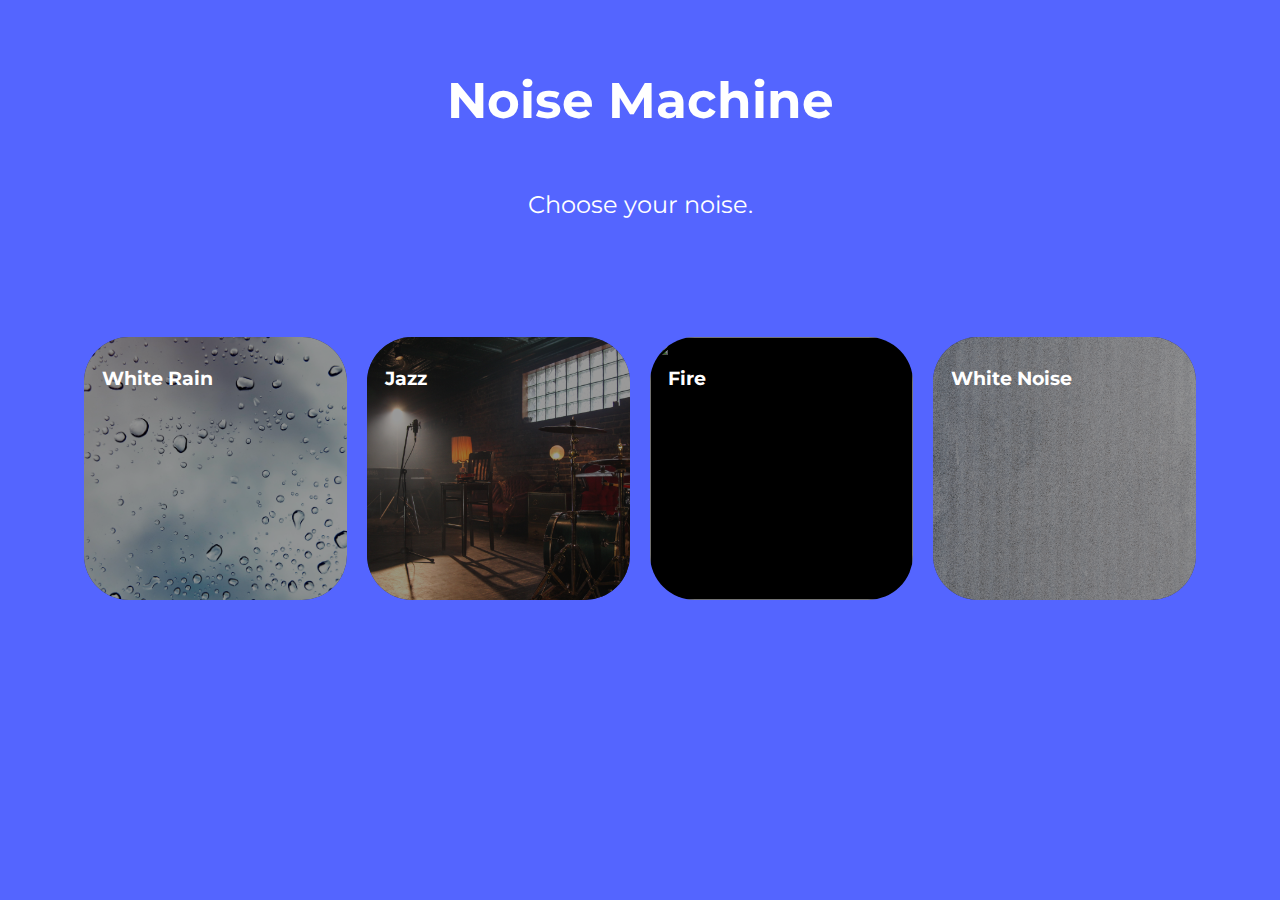
==== index.html @ 4f96c3ab "Initial Commit" ====
<!DOCTYPE html>
<html lang="en">
<head>
    <meta charset="UTF-8">
    <link rel="stylesheet" href="style.css">
    <meta name="viewport" content="width=device-width, initial-scale=1.0">
    <title>Noise Machine</title>
</head>
<body>
    <h1 class="title">Noise Machine</h1>
    <!-- <h3 class="daily-quote">Productivity is being able to do things that you were never able to do before.” – Franz Kafka.</h3> -->
    <h2 class="subtitle">Choose your noise.</h2>
    <div class="container">
        <div class="noiseBox" id="whiterain">
            <img src="img/rain.jpg" alt="">
            <h3 class="noiseTitle">White Rain</h3>
        </div>
        <div class="noiseBox" id="jazz">
            <img src="img/jazz.jpg" alt="">
            <h3 class="noiseTitle">Jazz</h3>
        </div>
        <div class="noiseBox" id=" fire">
            <img src="img/fire.jpg" alt="">
            <h3 class="noiseTitle">Fire</h3>
        </div>
        <div class="noiseBox" id="whitenoise">
            <img src="img/whitenoise.jpg" alt="">
            <h3 class="noiseTitle">White Noise</h3>
        </div>
    </div>
    <script type="module" src="script.js"></script>
    <script src="https://cdn.jsdelivr.net/npm/axios/dist/axios.min.js"></script>
</body>
</html>
---- style.css ----
@import url('https://fonts.googleapis.com/css2?family=Montserrat:wght@200;300;400;500;600;700;800&display=swap');


:root {
    --bg-color: #5465FF;
    --less-important-text: #BFD7FF;
}

* {
    margin: 0;
    box-sizing: border-box;
}

body {
    font-family: 'Montserrat', sans-serif;
    background-color: var(--bg-color);
    color: white;
    display: flex;
    flex-direction: column;
    justify-content: space-between;
    align-items: center;
    padding: 70px 0;
}

.daily-quote {
    color: var(--less-important-text);
    font-size: 16px;
    max-width: 350px;
    text-align: center;
}

.container {
    margin: 59px 0px;
    display: flex;
    justify-content: space-around;
    gap: 20px;
    flex-wrap: wrap;
}

.noiseBox {
    width: 263px;
    height: 263px;
    border-radius: 45px;
    overflow: hidden;
    position: relative;
    background-color: black;
    transition: transform 0.3s ease;
}

.noiseBox:hover {
    transform: scale(1.05);
}

.noiseBox:active {
    transform: scale(0.98);
}

.noiseBox img {
    width: 100%;
    height: 100%; 
    object-fit: cover;
    opacity: 0.6;
    transition: opacity 0.2s ease;
}

.noiseBox img:hover {
    opacity: 1;
}

.noiseTitle {
    position: absolute;
    top: 30px;
    left: 18px;
    color: white;
}

.title {
    font-size: 50px;
}

.subtitle {
    text-align: center;
    margin: 59px;
    font-weight: 400;
}
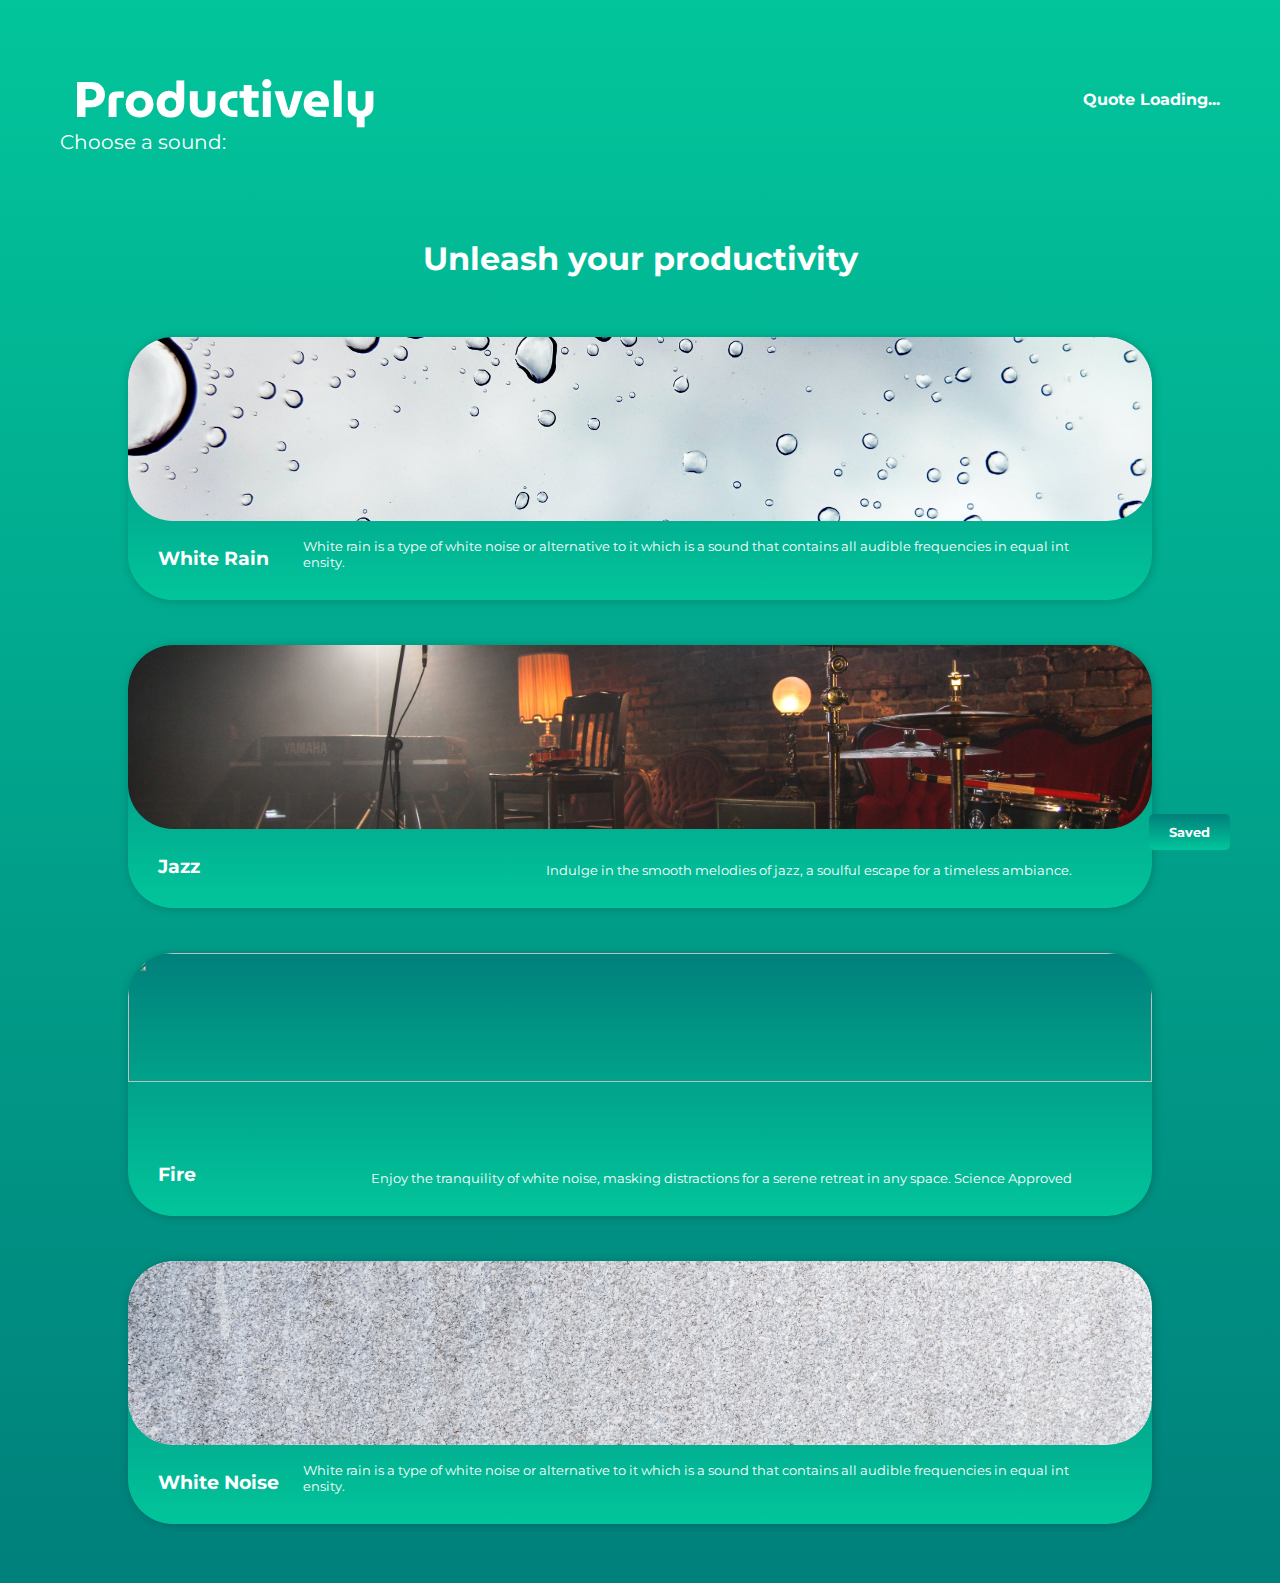
==== commit cdfbedd0: "Whole Redesign" ====
--- a/index.html
+++ b/index.html
@@ -2,32 +2,62 @@
 <html lang="en">
 <head>
     <meta charset="UTF-8">
+    <link rel="stylesheet" href="https://cdnjs.cloudflare.com/ajax/libs/font-awesome/6.5.1/css/all.min.css" integrity="sha512-DTOQO9RWCH3ppGqcWaEA1BIZOC6xxalwEsw9c2QQeAIftl+Vegovlnee1c9QX4TctnWMn13TZye+giMm8e2LwA==" crossorigin="anonymous" referrerpolicy="no-referrer" />
     <link rel="stylesheet" href="style.css">
+    <link rel="stylesheet" href="mobile.css">
     <meta name="viewport" content="width=device-width, initial-scale=1.0">
-    <title>Noise Machine</title>
+    <title>Productively</title>
 </head>
 <body>
-    <h1 class="title">Noise Machine</h1>
-    <!-- <h3 class="daily-quote">Productivity is being able to do things that you were never able to do before.” – Franz Kafka.</h3> -->
-    <h2 class="subtitle">Choose your noise.</h2>
-    <div class="container">
-        <div class="noiseBox" id="whiterain">
-            <img src="img/rain.jpg" alt="">
-            <h3 class="noiseTitle">White Rain</h3>
-        </div>
-        <div class="noiseBox" id="jazz">
-            <img src="img/jazz.jpg" alt="">
-            <h3 class="noiseTitle">Jazz</h3>
-        </div>
-        <div class="noiseBox" id=" fire">
-            <img src="img/fire.jpg" alt="">
-            <h3 class="noiseTitle">Fire</h3>
-        </div>
-        <div class="noiseBox" id="whitenoise">
-            <img src="img/whitenoise.jpg" alt="">
-            <h3 class="noiseTitle">White Noise</h3>
-        </div>
-    </div>
+    <header>
+        <h1 class="title"><i class="fa-regular fa-hourglass" style="margin-right: 14px;"></i>Productively</h1>
+        <h3 class="quote">Quote Loading...</h3>
+    </header>
+    <main>
+        <button class="saved-sounds">Saved</button>
+        <h2 class="tagline">Unleash your productivity</h2>
+        <div class="container">
+            <div class="noiseBox" id="whiterain">
+                <img src="img/rain.jpg" alt="">
+                <h3 class="noiseTitle">White Rain</h3>
+                <small class="sound-desc">White rain is a type of white noise or alternative
+                     to it which is a sound that contains all audible frequencies in equal intensity.</small>
+                <div class="save-btn active">
+                    <i class="fa-regular fa-bookmark"></i>
+                    <i class="fa-solid fa-bookmark"></i>
+                </div>
+            </div>
+            <div class="noiseBox" id="jazz">
+                <img src="img/jazz.jpg" alt="">
+                <h3 class="noiseTitle">Jazz</h3>
+                <small class="sound-desc">Indulge in the smooth melodies of jazz, a soulful escape for a timeless ambiance.</small>
+                <div class="save-btn">
+                    <i class="fa-regular fa-bookmark"></i>
+                    <i class="fa-solid fa-bookmark"></i>
+                </div>
+            </div>
+            <div class="noiseBox" id=" fire">
+                <img src="img/fire.jpg" alt="">
+                <h3 class="noiseTitle">Fire</h3>
+                <small class="sound-desc">Enjoy the tranquility of white noise, 
+                    masking distractions for a serene retreat in any space. Science Approved</small>
+                    <div class="save-btn">
+                        <i class="fa-regular fa-bookmark"></i>
+                        <i class="fa-solid fa-bookmark"></i>
+                    </div>
+            </div>
+            <div class="noiseBox" id="whitenoise">
+                <img src="img/whitenoise.jpg" alt="">
+                <h3 class="noiseTitle">White Noise</h3>
+                <small class="sound-desc">White rain is a type of white noise or alternative
+                    to it which is a sound that contains all audible frequencies in equal intensity.</small>
+                    <div class="save-btn">
+                        <i class="fa-regular fa-bookmark"></i>
+                        <i class="fa-solid fa-bookmark"></i>
+                    </div>
+            </div>
+            </div>
+    </main>
     <script type="module" src="script.js"></script>
     <script src="https://cdn.jsdelivr.net/npm/axios/dist/axios.min.js"></script>
 </body>
--- a/style.css
+++ b/style.css
@@ -1,9 +1,11 @@
 @import url('https://fonts.googleapis.com/css2?family=Montserrat:wght@200;300;400;500;600;700;800&display=swap');
+@import url('https://fonts.googleapis.com/css2?family=MuseoModerno:wght@700&display=swap');
 
 
 :root {
-    --bg-color: #5465FF;
-    --less-important-text: #BFD7FF;
+    --bg-color: linear-gradient(180deg, rgba(2,197,155,1) 0%, rgba(0,128,123,1) 100%);
+    --sound-bg: linear-gradient(180deg, rgba(0,128,123,1) 0%, rgba(2,197,155,1) 100%);
+    --text: #fff;
 }
 
 * {
@@ -13,17 +15,56 @@
 
 body {
     font-family: 'Montserrat', sans-serif;
-    background-color: var(--bg-color);
+    background: var(--bg-color);
     color: white;
     display: flex;
     flex-direction: column;
     justify-content: space-between;
     align-items: center;
-    padding: 70px 0;
 }
 
-.daily-quote {
-    color: var(--less-important-text);
+header {
+    display: flex;
+    justify-content: space-between;
+    align-items: center;
+    width: 100%;
+    padding: 60px 60px 100px 60px;
+}
+
+.saved-sounds {
+    position: fixed;
+    bottom: 50px;
+    right: 50px;
+    border: none;
+    border-radius: 5px;
+    color: var(--text);
+    background: var(--sound-bg);
+    padding: 10px 20px;
+    font-family: inherit;
+    font-weight: bold;
+    cursor: pointer;
+    transition: 0.3s ease;
+    z-index: 100;
+}
+
+.saved-sounds:hover {
+    filter: hue-rotate(20deg);
+    transform: scale(1.1);
+}
+
+.title {
+    font-family: 'MuseoModerno', sans-serif;
+    font-size: 50px;
+    position: relative;
+}
+
+.tagline {
+    font-size: 32px;
+    text-align: center;
+}
+
+.quote {
+    color: var(--text);
     font-size: 16px;
     max-width: 350px;
     text-align: center;
@@ -32,19 +73,24 @@
 .container {
     margin: 59px 0px;
     display: flex;
-    justify-content: space-around;
-    gap: 20px;
+    flex-direction: column;
+    justify-content: center;
+    align-items: center;
+    gap: 45px;
     flex-wrap: wrap;
+    width: 100%;
+    position: relative;
 }
 
 .noiseBox {
-    width: 263px;
+    width: 80vw;
     height: 263px;
     border-radius: 45px;
     overflow: hidden;
     position: relative;
-    background-color: black;
+    background: var(--sound-bg);
     transition: transform 0.3s ease;
+    box-shadow: 1px 1px 10px rgba(0, 0, 0, 0.2);
 }
 
 .noiseBox:hover {
@@ -56,10 +102,12 @@
 }
 
 .noiseBox img {
+    position: absolute;
     width: 100%;
-    height: 100%; 
+    height: 70%;
+    border-radius: 45px;
+    top: 0;
     object-fit: cover;
-    opacity: 0.6;
     transition: opacity 0.2s ease;
 }
 
@@ -69,17 +117,41 @@
 
 .noiseTitle {
     position: absolute;
-    top: 30px;
-    left: 18px;
+    bottom: 30px;
+    left: 30px;
     color: white;
 }
 
-.title {
-    font-size: 50px;
+.sound-desc {
+    position: absolute;
+    bottom: 30px;
+    right: 80px;
+    word-break: break-all;
+    padding-left: 175px;
 }
 
-.subtitle {
-    text-align: center;
-    margin: 59px;
+.save-btn {
+    position: absolute;
+    bottom: 25px;
+    right: 30px;
+    font-size: 25px;
+    cursor: pointer;
+}
+
+.save-btn .fa-solid, .save-btn.active .fa-regular {
+    display: none;
+}
+
+.save-btn.active .fa-solid {
+    display: block;
+}
+
+.title::after {
+    content: 'Choose a sound:';
+    position: absolute;
+    top: 70px;
+    left:0;
+    font-family: 'Montserrat', sans-serif;
+    font-size: 0.4em;
     font-weight: 400;
 }--- a/mobile.css
+++ b/mobile.css
@@ -0,0 +1,57 @@
+@media(max-width: 701px) {
+
+    /* Header */
+
+    header {
+        justify-content: flex-start;
+        padding: 60px 22px;
+        flex-wrap: nowrap;
+    }
+
+    .quote {
+        display: none;
+    }
+
+    .menu {
+        padding: 0 22px;
+    }
+
+    .logo::after {
+        top: 55px;
+    }
+
+    /* Main Content */
+
+    .saved-sounds {
+        bottom: 0;
+        right: 50%;
+        width: 100%;
+        transform: translateX(50%);
+    }
+
+    .noiseBox {
+        height: 580px;
+    }
+
+    .noiseTitle {
+        bottom: 100px;
+    }
+
+    .sound-desc {
+        left: 30px;
+        padding:  30px 0 0 0;
+    }
+
+    .save-btn {
+        bottom: 100px;
+    }
+
+    .noiseBox img {
+        height: 75%;
+    }
+
+    .tagline {
+        font-size: 1.5em;
+    }
+
+}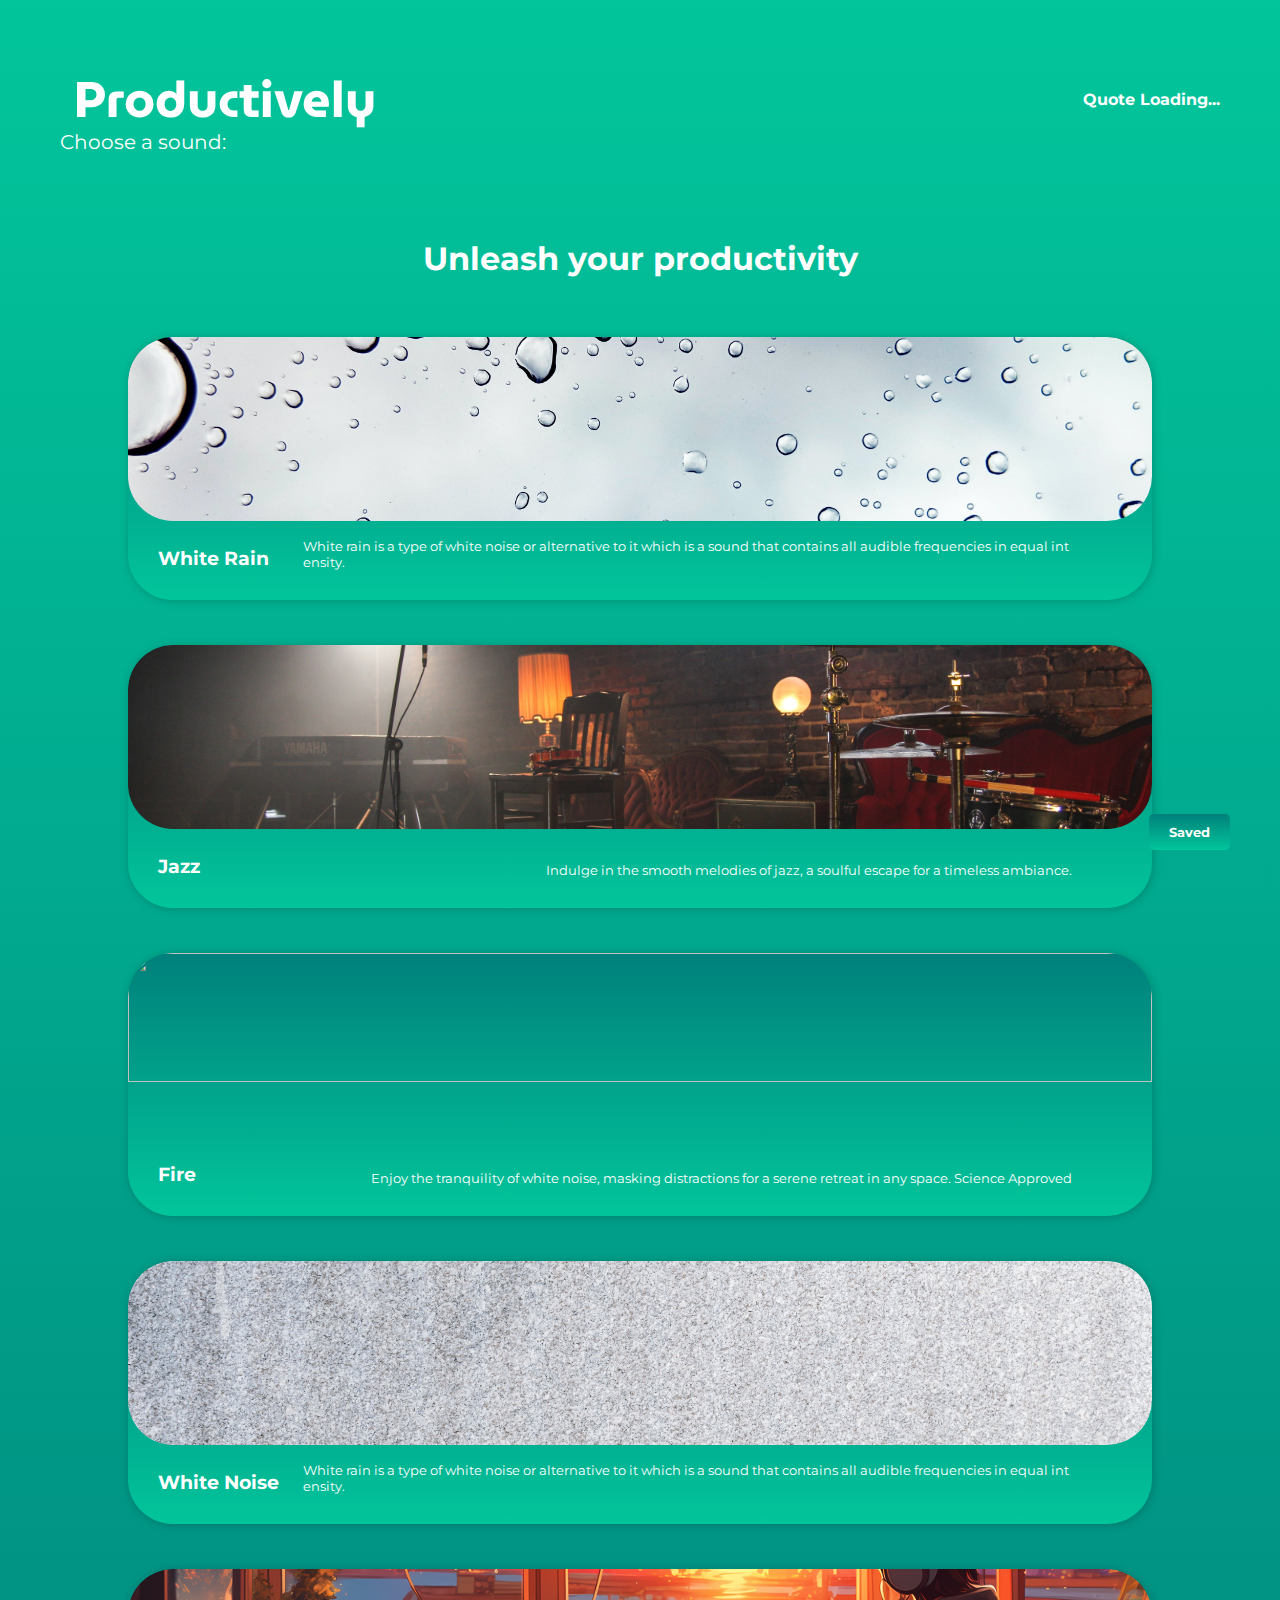
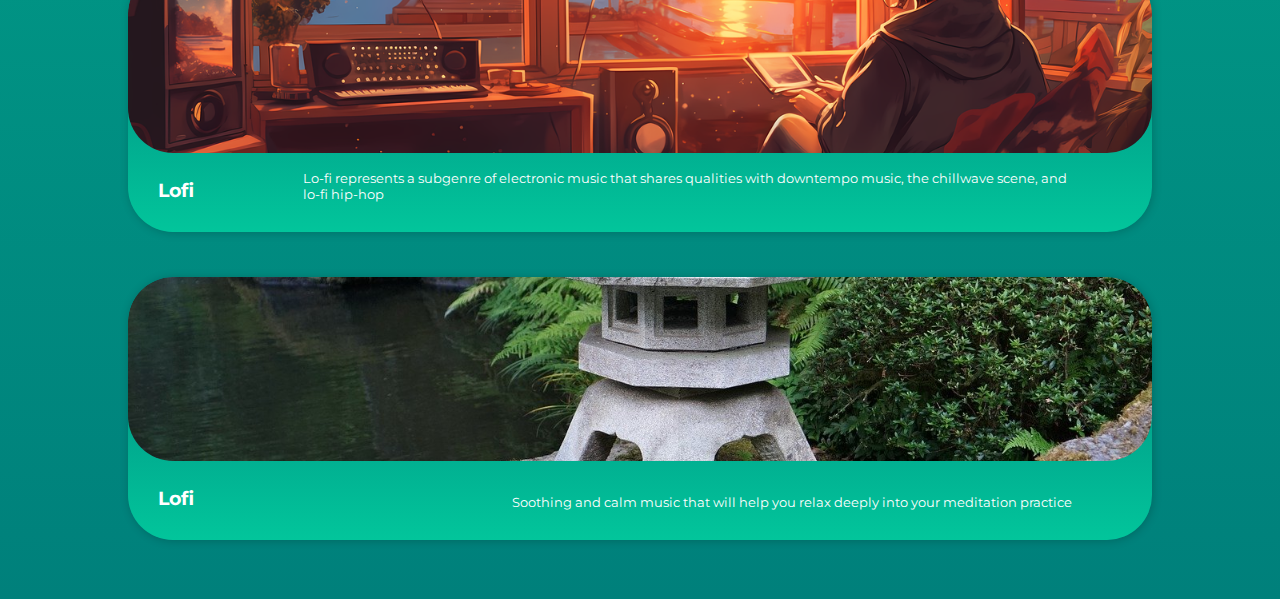
==== commit 24526d4f: "Added new sounds" ====
--- a/index.html
+++ b/index.html
@@ -56,6 +56,27 @@
                         <i class="fa-solid fa-bookmark"></i>
                     </div>
             </div>
+            <div class="noiseBox" id="lofi">
+                <img src="img/lofi.png" alt="">
+                <h3 class="noiseTitle">Lofi</h3>
+                <small class="sound-desc">Lo-fi represents a subgenre of electronic music that
+                    shares qualities with downtempo music, the chillwave scene, and lo-fi hip-hop</small>
+                    <div class="save-btn">
+                        <i class="fa-regular fa-bookmark"></i>
+                        <i class="fa-solid fa-bookmark"></i>
+                    </div>
+            </div>
+            <div class="noiseBox" id="meditation">
+                <img src="img/meditation.jpg" alt="">
+                <h3 class="noiseTitle">Lofi</h3>
+                <small class="sound-desc">Soothing and calm music that will help you relax deeply into
+                    your meditation practice
+                </small>
+                    <div class="save-btn">
+                        <i class="fa-regular fa-bookmark"></i>
+                        <i class="fa-solid fa-bookmark"></i>
+                    </div>
+            </div>
             </div>
     </main>
     <script type="module" src="script.js"></script>
--- a/mobile.css
+++ b/mobile.css
@@ -16,8 +16,20 @@
         padding: 0 22px;
     }
 
+    .title {
+        font-size: 2em;
+    }
+
+    .title::after {
+        top: 45px;
+    }
+
+    .logo {
+        font-size: 2em;
+    }
+
     .logo::after {
-        top: 55px;
+        top: 45px;
     }
 
     /* Main Content */
@@ -34,7 +46,7 @@
     }
 
     .noiseTitle {
-        bottom: 100px;
+        bottom: 120px;
     }
 
     .sound-desc {
@@ -47,7 +59,7 @@
     }
 
     .noiseBox img {
-        height: 75%;
+        height: 72%;
     }
 
     .tagline {
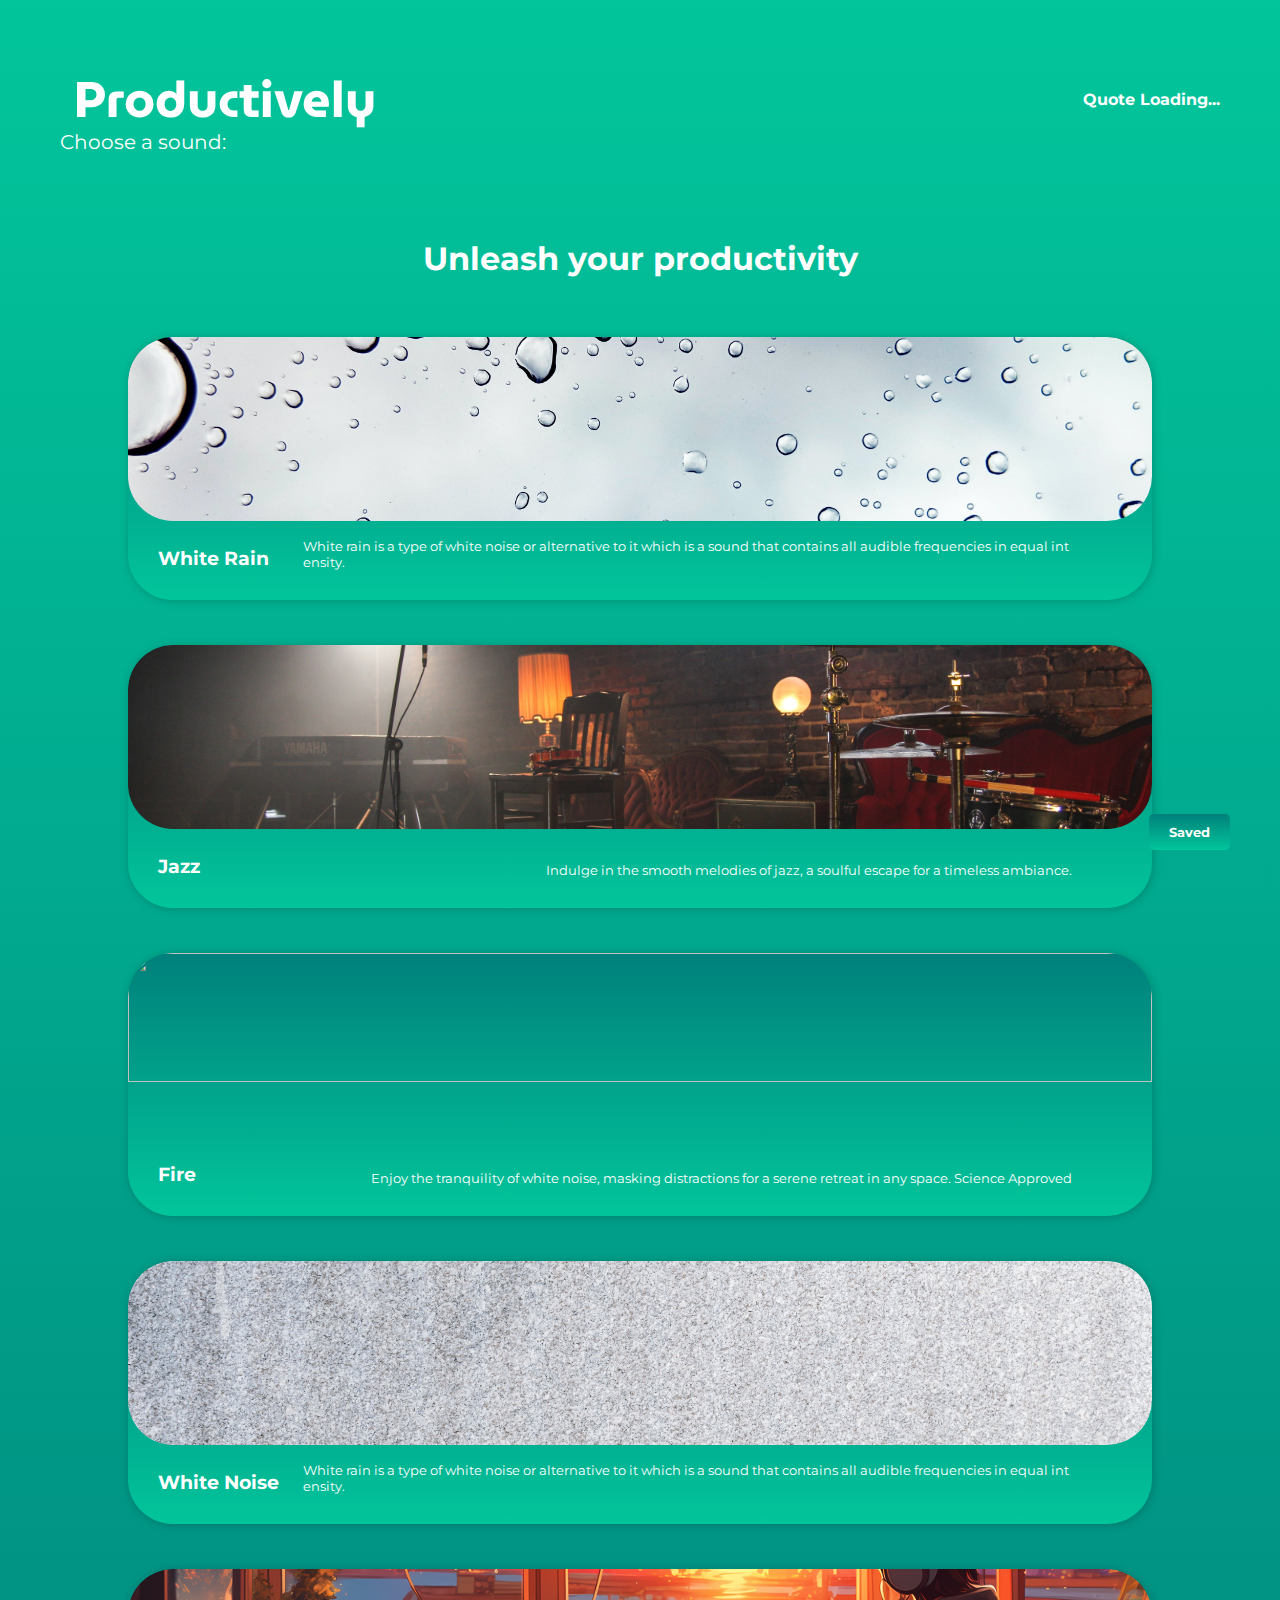
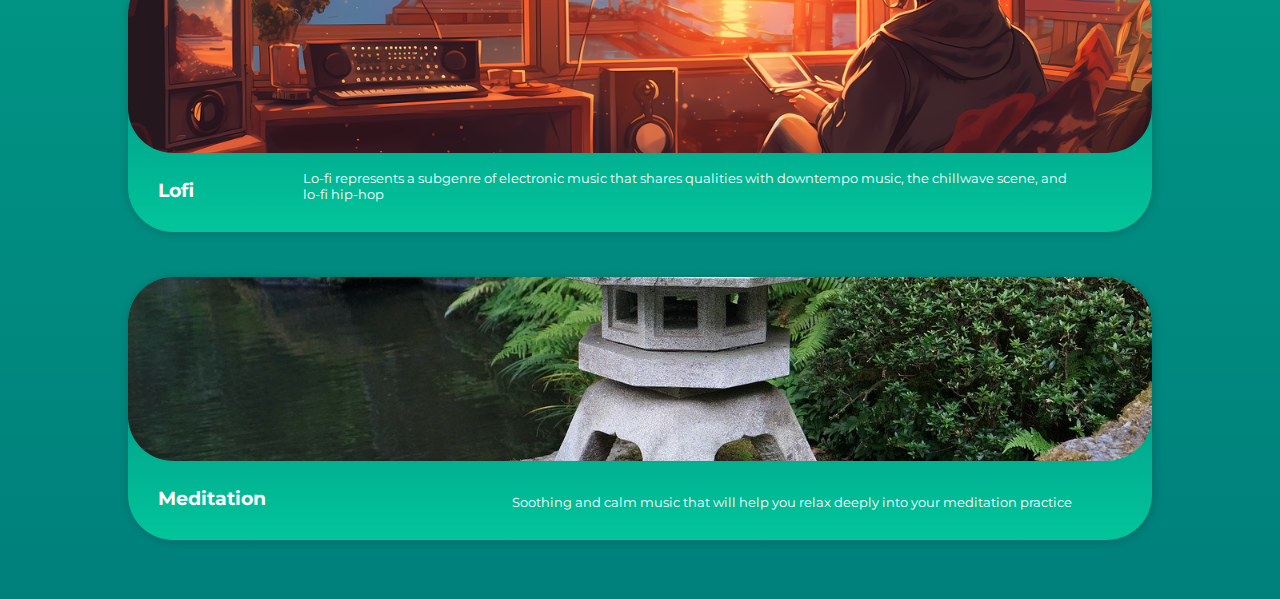
==== commit e684e6d8: "Typo fix" ====
--- a/index.html
+++ b/index.html
@@ -68,7 +68,7 @@
             </div>
             <div class="noiseBox" id="meditation">
                 <img src="img/meditation.jpg" alt="">
-                <h3 class="noiseTitle">Lofi</h3>
+                <h3 class="noiseTitle">Meditation</h3>
                 <small class="sound-desc">Soothing and calm music that will help you relax deeply into
                     your meditation practice
                 </small>
